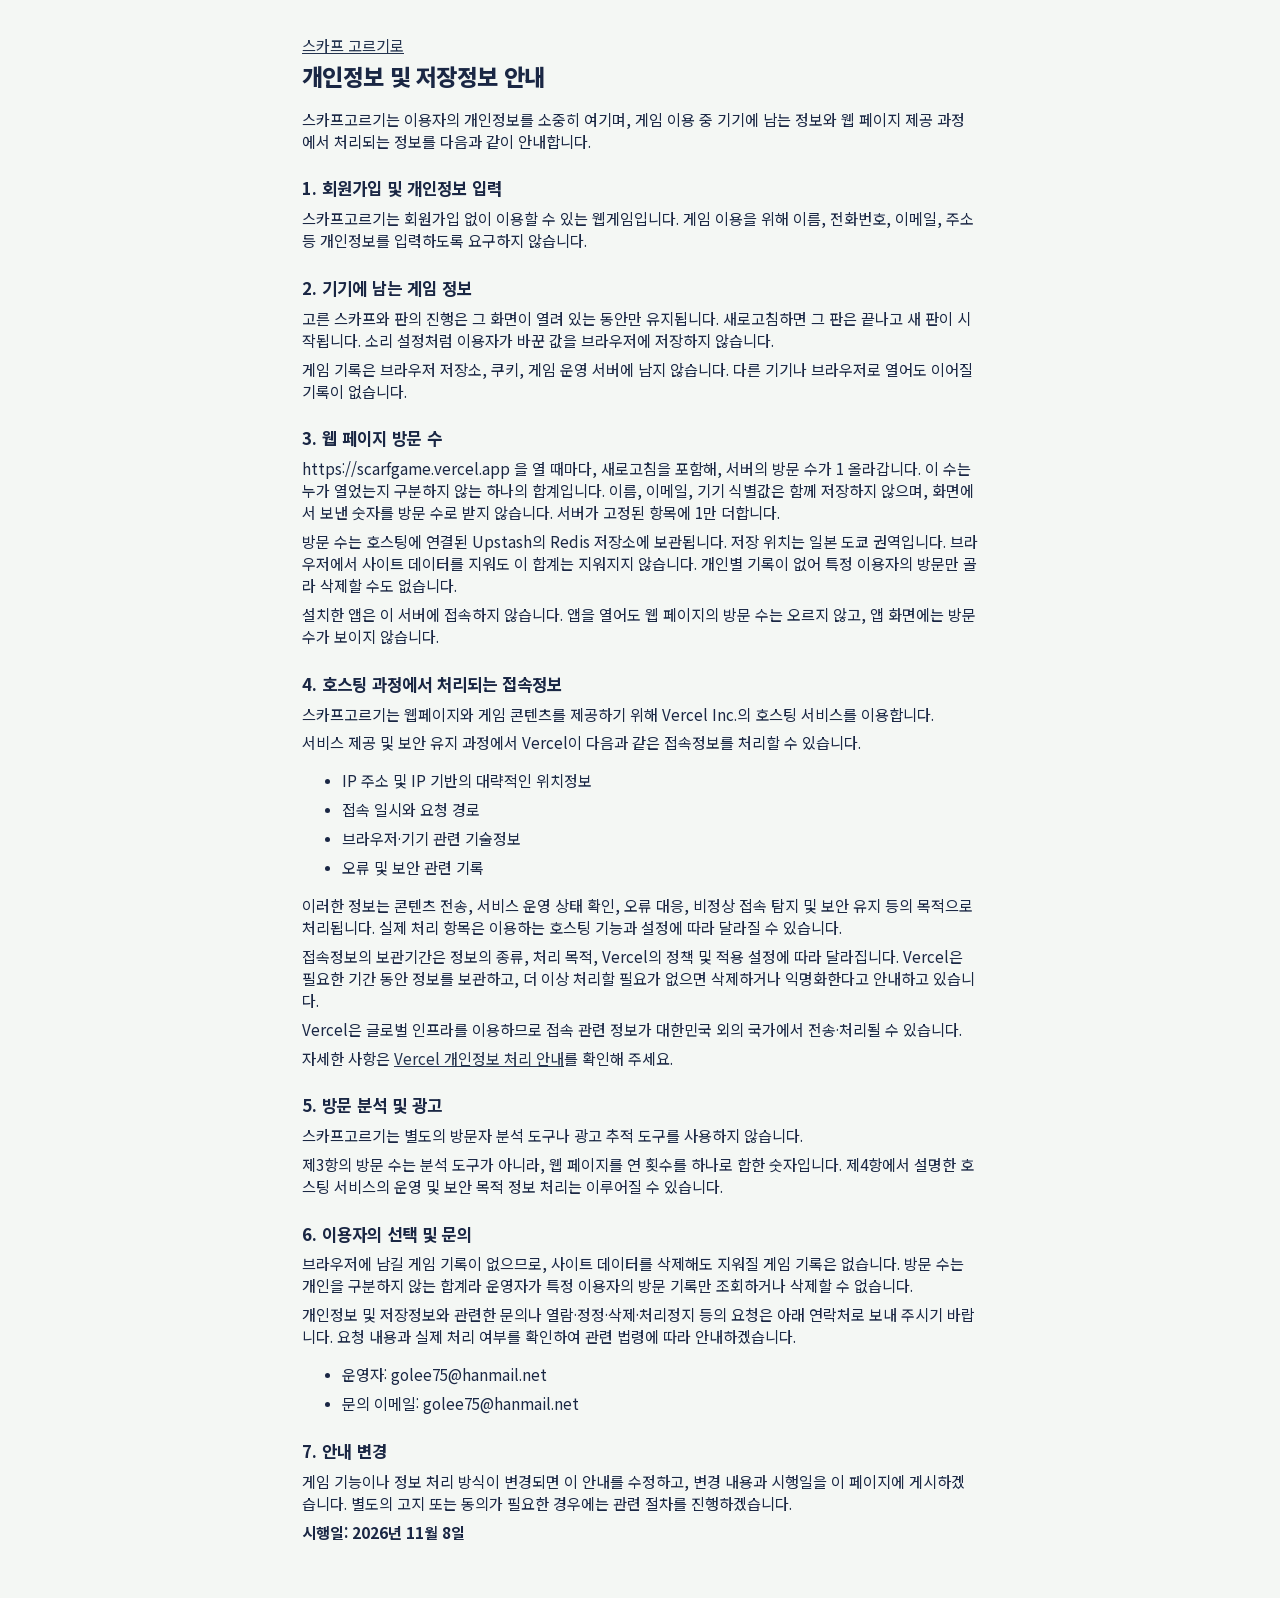
==== 안내.html @ aa9d2943 "Add a separate page for the storage notice. Co-authored-by: Cursor <cursoragent@cursor.com>" ====
<!DOCTYPE html>
<html lang="ko">
<head>
  <meta charset="utf-8">
  <meta name="viewport" content="width=device-width, initial-scale=1">
  <title>개인정보 및 저장정보 안내</title>
  <link rel="stylesheet" href="css/style.css">
</head>
<body class="sheet">
  <main class="sheet-main">
    <p class="sheet-back"><a href="index.html">스카프 고르기로</a></p>
    <h1>개인정보 및 저장정보 안내</h1>
    <p>스카프고르기는 이용자의 개인정보를 소중히 여기며, 게임 이용 중 기기에 남는 정보와 웹 페이지 제공 과정에서 처리되는 정보를 다음과 같이 안내합니다.</p>

    <h2>1. 회원가입 및 개인정보 입력</h2>
    <p>스카프고르기는 회원가입 없이 이용할 수 있는 웹게임입니다. 게임 이용을 위해 이름, 전화번호, 이메일, 주소 등 개인정보를 입력하도록 요구하지 않습니다.</p>

    <h2>2. 기기에 남는 게임 정보</h2>
    <p>고른 스카프와 판의 진행은 그 화면이 열려 있는 동안만 유지됩니다. 새로고침하면 그 판은 끝나고 새 판이 시작됩니다. 소리 설정처럼 이용자가 바꾼 값을 브라우저에 저장하지 않습니다.</p>
    <p>게임 기록은 브라우저 저장소, 쿠키, 게임 운영 서버에 남지 않습니다. 다른 기기나 브라우저로 열어도 이어질 기록이 없습니다.</p>

    <h2>3. 웹 페이지 방문 수</h2>
    <p>https://scarfgame.vercel.app 을 열 때마다, 새로고침을 포함해, 서버의 방문 수가 1 올라갑니다. 이 수는 누가 열었는지 구분하지 않는 하나의 합계입니다. 이름, 이메일, 기기 식별값은 함께 저장하지 않으며, 화면에서 보낸 숫자를 방문 수로 받지 않습니다. 서버가 고정된 항목에 1만 더합니다.</p>
    <p>방문 수는 호스팅에 연결된 Upstash의 Redis 저장소에 보관됩니다. 저장 위치는 일본 도쿄 권역입니다. 브라우저에서 사이트 데이터를 지워도 이 합계는 지워지지 않습니다. 개인별 기록이 없어 특정 이용자의 방문만 골라 삭제할 수도 없습니다.</p>
    <p>설치한 앱은 이 서버에 접속하지 않습니다. 앱을 열어도 웹 페이지의 방문 수는 오르지 않고, 앱 화면에는 방문 수가 보이지 않습니다.</p>

    <h2>4. 호스팅 과정에서 처리되는 접속정보</h2>
    <p>스카프고르기는 웹페이지와 게임 콘텐츠를 제공하기 위해 Vercel Inc.의 호스팅 서비스를 이용합니다.</p>
    <p>서비스 제공 및 보안 유지 과정에서 Vercel이 다음과 같은 접속정보를 처리할 수 있습니다.</p>
    <ul>
      <li>IP 주소 및 IP 기반의 대략적인 위치정보</li>
      <li>접속 일시와 요청 경로</li>
      <li>브라우저·기기 관련 기술정보</li>
      <li>오류 및 보안 관련 기록</li>
    </ul>
    <p>이러한 정보는 콘텐츠 전송, 서비스 운영 상태 확인, 오류 대응, 비정상 접속 탐지 및 보안 유지 등의 목적으로 처리됩니다. 실제 처리 항목은 이용하는 호스팅 기능과 설정에 따라 달라질 수 있습니다.</p>
    <p>접속정보의 보관기간은 정보의 종류, 처리 목적, Vercel의 정책 및 적용 설정에 따라 달라집니다. Vercel은 필요한 기간 동안 정보를 보관하고, 더 이상 처리할 필요가 없으면 삭제하거나 익명화한다고 안내하고 있습니다.</p>
    <p>Vercel은 글로벌 인프라를 이용하므로 접속 관련 정보가 대한민국 외의 국가에서 전송·처리될 수 있습니다.</p>
    <p>자세한 사항은 <a href="https://vercel.com/legal/privacy-notice" rel="noopener noreferrer">Vercel 개인정보 처리 안내</a>를 확인해 주세요.</p>

    <h2>5. 방문 분석 및 광고</h2>
    <p>스카프고르기는 별도의 방문자 분석 도구나 광고 추적 도구를 사용하지 않습니다.</p>
    <p>제3항의 방문 수는 분석 도구가 아니라, 웹 페이지를 연 횟수를 하나로 합한 숫자입니다. 제4항에서 설명한 호스팅 서비스의 운영 및 보안 목적 정보 처리는 이루어질 수 있습니다.</p>

    <h2>6. 이용자의 선택 및 문의</h2>
    <p>브라우저에 남길 게임 기록이 없으므로, 사이트 데이터를 삭제해도 지워질 게임 기록은 없습니다. 방문 수는 개인을 구분하지 않는 합계라 운영자가 특정 이용자의 방문 기록만 조회하거나 삭제할 수 없습니다.</p>
    <p>개인정보 및 저장정보와 관련한 문의나 열람·정정·삭제·처리정지 등의 요청은 아래 연락처로 보내 주시기 바랍니다. 요청 내용과 실제 처리 여부를 확인하여 관련 법령에 따라 안내하겠습니다.</p>
    <ul>
      <li>운영자: golee75@hanmail.net</li>
      <li>문의 이메일: golee75@hanmail.net</li>
    </ul>

    <h2>7. 안내 변경</h2>
    <p>게임 기능이나 정보 처리 방식이 변경되면 이 안내를 수정하고, 변경 내용과 시행일을 이 페이지에 게시하겠습니다. 별도의 고지 또는 동의가 필요한 경우에는 관련 절차를 진행하겠습니다.</p>
    <p><strong>시행일: 2026년 11월 8일</strong></p>
  </main>
</body>
</html>
---- css/style.css ----
:root {
  --ink: #1a2744;
  --indigo: #24344f;
  --linen: #d23b3b;
  --paper: #f4f7f4;
  --saffron: #e2a120;
  --saffron-deep: #8a5e0a;
  --madder: #b4332a;
  --pass: #1f6b45;
  --focus: #1a2744;
  --tray-focus: #f4c95d;
}

* { box-sizing: border-box; }

@font-face {
  font-family: "Noto Sans KR";
  src: url("../fonts/NotoSansKR-VF.ttf") format("truetype");
  font-weight: 100 900;
  font-display: swap;
}

html,
body { height: 100%; }

body {
  margin: 0;
  height: 100dvh;
  display: flex;
  flex-direction: column;
  overflow: hidden;
  background: var(--indigo);
  color: var(--ink);
  font-family: "Noto Sans KR", sans-serif;
  line-height: 1.45;
}

button { font: inherit; }

.table {
  width: min(1120px, 100%);
  margin: 0 auto;
  padding: 0 22px 12px;
  background: var(--linen);
  flex: 1 1 auto;
  min-height: 0;
  display: flex;
  flex-direction: column;
  overflow: hidden;
}

h1 {
  margin: 0.575em 0 0;
  font-size: clamp(1.8rem, 3vw, 2.6rem);
  font-weight: 800;
  letter-spacing: -0.04em;
  line-height: 1.15;
}

.count {
  margin: 0;
  font-size: 0.95rem;
  font-weight: 800;
  letter-spacing: -0.04em;
  line-height: 1;
  font-variant-numeric: tabular-nums;
}

.rule {
  margin: 0 0 8px;
  font-size: 1.05rem;
  text-align: left;
  word-break: keep-all;
}

.status { min-height: 0; }

.hint:empty { display: none; }

.hint,
.notice {
  margin: 8px 0 0;
}

.notice {
  min-height: 1.4em;
  margin: 0 0 8px;
  color: #ffb4ae;
  font-weight: 700;
}

.notice:empty { display: none; }

.intro {
  flex: 0 0 auto;
  margin: 0 -22px 0;
}

.intro::before {
  content: "";
  display: block;
  aspect-ratio: 2086 / 282;
  background: url("../images/top.png") center / 100% 100% no-repeat;
}

.grid {
  display: grid;
  grid-template-columns: repeat(2, minmax(0, 1fr));
  gap: 14px;
  margin-top: 18px;
  flex: 1 1 auto;
  min-height: 0;
  overflow: auto;
}

.grid.is-piled {
  display: block;
  position: relative;
}

.grid.is-sliding {
  overflow: visible;
}

.grid.is-piled .scarf-card {
  position: absolute;
  width: 42%;
  max-width: 240px;
}

.scarf-card {
  display: flex;
  flex-direction: column;
  gap: 8px;
  width: 100%;
  margin: 0;
  padding: 8px;
  border: 1px solid rgba(26, 39, 68, 0.28);
  background: var(--paper);
  color: inherit;
  text-align: left;
  cursor: pointer;
  box-shadow: inset 0 0 0 0 transparent;
}

.scarf-card:focus-visible,
.actions button:focus-visible {
  outline: 3px solid var(--focus);
  outline-offset: 3px;
}

.scarf-card[aria-pressed="true"] {
  background: #fff4d6;
  box-shadow: inset 0 0 0 3px var(--saffron);
}

.scarf-card.is-duplicate {
  background: #fdeceb;
  box-shadow: inset 0 0 0 3px var(--madder);
}

.scarf-card:disabled {
  cursor: default;
}

.scarf-face {
  position: relative;
  display: block;
  min-height: 132px;
  aspect-ratio: 5 / 4;
  background-color: var(--scarf-color);
  overflow: hidden;
  box-shadow:
    inset 0 0 0 5px rgba(255, 255, 255, 0.28),
    inset 0 0 0 7px rgba(0, 0, 0, 0.22);
}

.scarf-face::before {
  content: "";
  position: absolute;
  inset: 8px 8px 18px;
  border: 1px dashed rgba(255, 255, 255, 0.72);
  box-shadow: 0 0 0 1px rgba(0, 0, 0, 0.22);
  background-image:
    linear-gradient(115deg, transparent 0 42%, rgba(255, 255, 255, 0.16) 42% 46%, transparent 46% 100%),
    repeating-linear-gradient(90deg, rgba(255, 255, 255, 0.08) 0 1px, transparent 1px 3px),
    repeating-linear-gradient(0deg, rgba(0, 0, 0, 0.06) 0 1px, transparent 1px 3px);
  pointer-events: none;
}

.scarf-face::after {
  content: "";
  position: absolute;
  left: 8px;
  right: 8px;
  bottom: 2px;
  height: 14px;
  background:
    linear-gradient(rgba(255, 255, 255, 0.8), rgba(255, 255, 255, 0.8)) top / 100% 1px no-repeat,
    repeating-linear-gradient(
      90deg,
      transparent 0 2px,
      rgba(255, 255, 255, 0.92) 2px 3px,
      transparent 3px 5px,
      rgba(0, 0, 0, 0.45) 5px 6px,
      transparent 6px 9px
    );
  pointer-events: none;
}

.scarf-face img {
  position: absolute;
  inset: 0;
  width: 100%;
  height: 100%;
  object-fit: cover;
}

.scarf-face img[data-turn="90"] { transform: rotate(90deg) scale(1.3); }
.scarf-face img[data-turn="180"] { transform: rotate(180deg); }
.scarf-face img[data-turn="270"] { transform: rotate(270deg) scale(1.3); }

.scarf-face[data-design]:has(img) {
  background-image: none;
}

.check {
  position: absolute;
  top: 8px;
  right: 8px;
  z-index: 2;
  width: 28px;
  height: 28px;
  display: none;
  place-items: center;
  background: var(--saffron);
  color: var(--ink);
  font-weight: 800;
  line-height: 28px;
  text-align: center;
}

.scarf-card[aria-pressed="true"] .check { display: grid; }

.scarf-meta { display: block; }

.scarf-color {
  font-size: 0.95rem;
  font-weight: 700;
}

.dup-flag {
  color: var(--madder);
  font-size: 0.92rem;
  font-weight: 800;
}

.scarf-face[data-design="stripe"] {
  background-image: repeating-linear-gradient(
    90deg,
    rgba(255, 255, 255, 0.5) 0 12px,
    rgba(0, 0, 0, 0.22) 12px 24px
  );
}

.scarf-face[data-design="wave"] {
  background-image:
    radial-gradient(ellipse 120% 46% at 50% 18%, rgba(255, 255, 255, 0.55) 0 42%, transparent 44%),
    radial-gradient(ellipse 120% 46% at 50% 52%, rgba(255, 255, 255, 0.4) 0 42%, transparent 44%),
    radial-gradient(ellipse 120% 46% at 50% 86%, rgba(0, 0, 0, 0.2) 0 42%, transparent 44%);
}

.scarf-face[data-design="dot"] {
  background-image: radial-gradient(circle, rgba(255, 255, 255, 0.85) 2.5px, transparent 3.2px);
  background-size: 16px 16px;
}

.scarf-face[data-design="check"] {
  background-image:
    repeating-linear-gradient(0deg, rgba(255, 255, 255, 0.45) 0 16px, transparent 16px 32px),
    repeating-linear-gradient(90deg, rgba(0, 0, 0, 0.22) 0 16px, transparent 16px 32px);
}

.scarf-face[data-design="floral"] {
  background-image:
    radial-gradient(circle at 22% 28%, rgba(255, 255, 255, 0.8) 0 9px, transparent 11px),
    radial-gradient(circle at 72% 34%, rgba(255, 255, 255, 0.75) 0 13px, transparent 15px),
    radial-gradient(circle at 38% 74%, rgba(255, 255, 255, 0.7) 0 11px, transparent 13px),
    radial-gradient(circle at 78% 78%, rgba(0, 0, 0, 0.25) 0 8px, transparent 10px);
}

.scarf-face[data-design="leaf"] {
  background-image: repeating-linear-gradient(
    118deg,
    rgba(255, 255, 255, 0.5) 0 8px,
    transparent 8px 16px,
    rgba(0, 0, 0, 0.2) 16px 20px
  );
}

.scarf-face[data-design="diamond"] {
  background-image:
    repeating-linear-gradient(45deg, transparent 0 12px, rgba(255, 255, 255, 0.55) 12px 14px, transparent 14px 26px),
    repeating-linear-gradient(-45deg, transparent 0 12px, rgba(0, 0, 0, 0.28) 12px 14px, transparent 14px 26px);
}

.scarf-face[data-design="arc"] {
  background-image: repeating-radial-gradient(
    circle at 0 100%,
    transparent 0 7px,
    rgba(255, 255, 255, 0.65) 7px 9px,
    transparent 9px 16px
  );
}

.scarf-face[data-design="ring"] {
  background-image: repeating-radial-gradient(
    circle at 50% 50%,
    transparent 0 8px,
    rgba(255, 255, 255, 0.7) 8px 11px,
    transparent 11px 20px
  );
}

.scarf-face[data-design="cross"] {
  background-image:
    repeating-linear-gradient(0deg, transparent 0 16px, rgba(255, 255, 255, 0.6) 16px 20px, transparent 20px 36px),
    repeating-linear-gradient(90deg, transparent 0 16px, rgba(0, 0, 0, 0.28) 16px 20px, transparent 20px 36px);
}

.scarf-face[data-design="scale"] {
  background-image:
    radial-gradient(circle at 15% 25%, rgba(255, 255, 255, 0.6) 0 16px, transparent 18px),
    radial-gradient(circle at 65% 25%, rgba(255, 255, 255, 0.45) 0 16px, transparent 18px),
    radial-gradient(circle at 40% 58%, rgba(0, 0, 0, 0.22) 0 16px, transparent 18px),
    radial-gradient(circle at 90% 58%, rgba(255, 255, 255, 0.45) 0 16px, transparent 18px),
    radial-gradient(circle at 15% 90%, rgba(255, 255, 255, 0.4) 0 16px, transparent 18px);
}

.scarf-face[data-design="hstripe"] {
  background-image: repeating-linear-gradient(
    0deg,
    rgba(255, 255, 255, 0.5) 0 10px,
    rgba(0, 0, 0, 0.22) 10px 20px
  );
}

.scarf-face[data-design="speck"] {
  background-image: radial-gradient(circle, rgba(255, 255, 255, 0.9) 1.2px, transparent 1.8px);
  background-size: 8px 8px;
}

.scarf-face[data-design="ripple"] {
  background-image:
    radial-gradient(ellipse 130% 28% at 50% 12%, rgba(255, 255, 255, 0.55) 0 40%, transparent 42%),
    radial-gradient(ellipse 130% 28% at 50% 38%, rgba(255, 255, 255, 0.35) 0 40%, transparent 42%),
    radial-gradient(ellipse 130% 28% at 50% 64%, rgba(0, 0, 0, 0.18) 0 40%, transparent 42%),
    radial-gradient(ellipse 130% 28% at 50% 90%, rgba(255, 255, 255, 0.4) 0 40%, transparent 42%);
}

.scarf-face[data-design="slash"] {
  background-image: repeating-linear-gradient(
    45deg,
    rgba(255, 255, 255, 0.55) 0 8px,
    rgba(0, 0, 0, 0.2) 8px 16px
  );
}

.scarf-face[data-design="brick"] {
  background-image:
    linear-gradient(rgba(0, 0, 0, 0.28) 2px, transparent 2px),
    linear-gradient(90deg, rgba(255, 255, 255, 0.5) 2px, transparent 2px);
  background-size: 28px 16px, 28px 16px;
  background-position: 0 0, 14px 8px;
}

.tray {
  position: static;
  flex: 0 0 auto;
  z-index: 2;
  background: var(--indigo);
  color: #f4efe6;
  padding: 14px max(18px, calc((100vw - 1120px) / 2)) var(--shelf-bottom, 0px);
}

.tray-head {
  display: flex;
  align-items: baseline;
  gap: 10px;
}

.tray-title {
  margin: 0;
  font-size: 0.95rem;
  font-weight: 700;
}

.tray-row {
  display: flex;
  flex-direction: column;
  gap: 12px;
}

.page-mark {
  margin: 8px 0 0;
  text-align: right;
  font-size: 0.72rem;
  font-weight: 400;
  line-height: 1.3;
  color: rgba(244, 239, 230, 0.72);
}

.page-mark a {
  color: inherit;
  margin-right: 0.45em;
}

.page-mark span + span:not(:empty) {
  margin-left: 0.45em;
}

.tray-list {
  display: flex;
  gap: 8px;
  overflow-x: auto;
  min-height: 86px;
  align-items: stretch;
}

.tray-empty {
  margin: 0;
  align-self: center;
}

.tray .scarf-card {
  width: 92px;
  flex: 0 0 auto;
  background: #f7fbf8;
  color: var(--ink);
}

.tray .scarf-face {
  min-height: 64px;
  aspect-ratio: 1;
}

.tray .scarf-face::before {
  inset: 4px 4px 10px;
}

.tray .scarf-face::after {
  left: 4px;
  right: 4px;
  bottom: 1px;
  height: 8px;
}

.result {
  min-height: 0;
}

.result-title,
.vendor-line,
.dup-list {
  margin: 0;
}

.result-title:empty,
.vendor-line:empty,
.dup-list:empty {
  display: none;
}

.result-title {
  font-size: 1.25rem;
  font-weight: 800;
}

.result.is-success .result-title { color: #b7ebc9; }
.result.is-fail .result-title { color: #ffb4ae; }

.vendor-line,
.dup-list { margin-top: 4px; }

.dup-list { font-weight: 700; }

.actions {
  display: flex;
  flex-wrap: nowrap;
  align-items: flex-start;
  gap: 8px;
  margin-bottom: calc(-32px * var(--button-drop, 0));
  transform: translateY(calc(12px * var(--button-drop, 0)));
}

.actions button {
  min-height: 32px;
  padding: 0 10px;
  border: 0;
  background: #f4efe6;
  color: var(--ink);
  font-size: 0.82rem;
  cursor: pointer;
}

.actions button:disabled {
  opacity: 0.45;
  cursor: not-allowed;
}

.tray button:focus-visible {
  outline: 3px solid var(--tray-focus);
  outline-offset: 3px;
}

@media (min-width: 640px) and (max-width: 1023px) {
  .grid { grid-template-columns: repeat(3, minmax(0, 1fr)); }
}

@media (min-width: 1024px) {
  .grid { grid-template-columns: repeat(4, minmax(0, 1fr)); }
  .tray-row {
    flex-direction: row;
    align-items: flex-end;
  }
  .tray-list { flex: 1; }
  .actions { flex: 0 0 auto; }
}

@media (max-width: 639px) {
  .table { margin: 0; padding: 20px 14px 12px; }
  .actions {
    flex-wrap: nowrap;
    margin-bottom: calc(-30px * var(--button-drop, 0));
    transform: translateY(calc(12px * var(--button-drop, 0)));
  }
  .actions button {
    flex: 1 1 auto;
    min-height: 30px;
    padding: 0 6px;
    font-size: 0.75rem;
    white-space: nowrap;
  }
  .tray .scarf-card { width: 104px; }
  .tray .scarf-face { min-height: 52px; }
  .tray .dup-flag {
    font-size: 0.75rem;
    white-space: nowrap;
  }
}

#result-modal,
#note-modal {
  position: fixed;
  inset: 0;
  z-index: 30;
  width: max-content;
  height: max-content;
  margin: auto;
  border: 0;
  padding: 28px 40px;
  background: var(--indigo);
  color: #f4efe6;
  text-align: center;
}

#result-modal::backdrop,
#note-modal::backdrop {
  background: rgba(26, 39, 68, 0.55);
}

#result-modal p,
#note-modal p {
  margin: 0 0 16px;
  font-size: 2rem;
  font-weight: 800;
}

#result-modal button,
#note-modal button {
  min-height: 44px;
  padding: 0 18px;
  border: 0;
  background: var(--saffron);
  color: var(--ink);
  cursor: pointer;
}

#note-modal .note-actions {
  display: flex;
  flex-wrap: wrap;
  justify-content: center;
  gap: 8px;
}

@media (prefers-reduced-motion: reduce) {
  * { scroll-behavior: auto; }
}

body.sheet {
  height: auto;
  min-height: 100dvh;
  display: block;
  overflow: auto;
  background: var(--paper);
  color: var(--ink);
}

.sheet-main {
  width: min(720px, 100%);
  margin: 0 auto;
  padding: 28px 22px 48px;
}

.sheet-main h1 {
  margin: 0 0 0.8em;
  font-size: 1.45rem;
  letter-spacing: -0.03em;
}

.sheet-main h2 {
  margin: 1.4em 0 0.45em;
  font-size: 1.05rem;
}

.sheet-main p,
.sheet-main li {
  margin: 0.45em 0;
  font-size: 0.95rem;
}

.sheet-main a {
  color: var(--indigo);
}

.sheet-back {
  display: inline-block;
  margin: 0 0 1.2em;
}
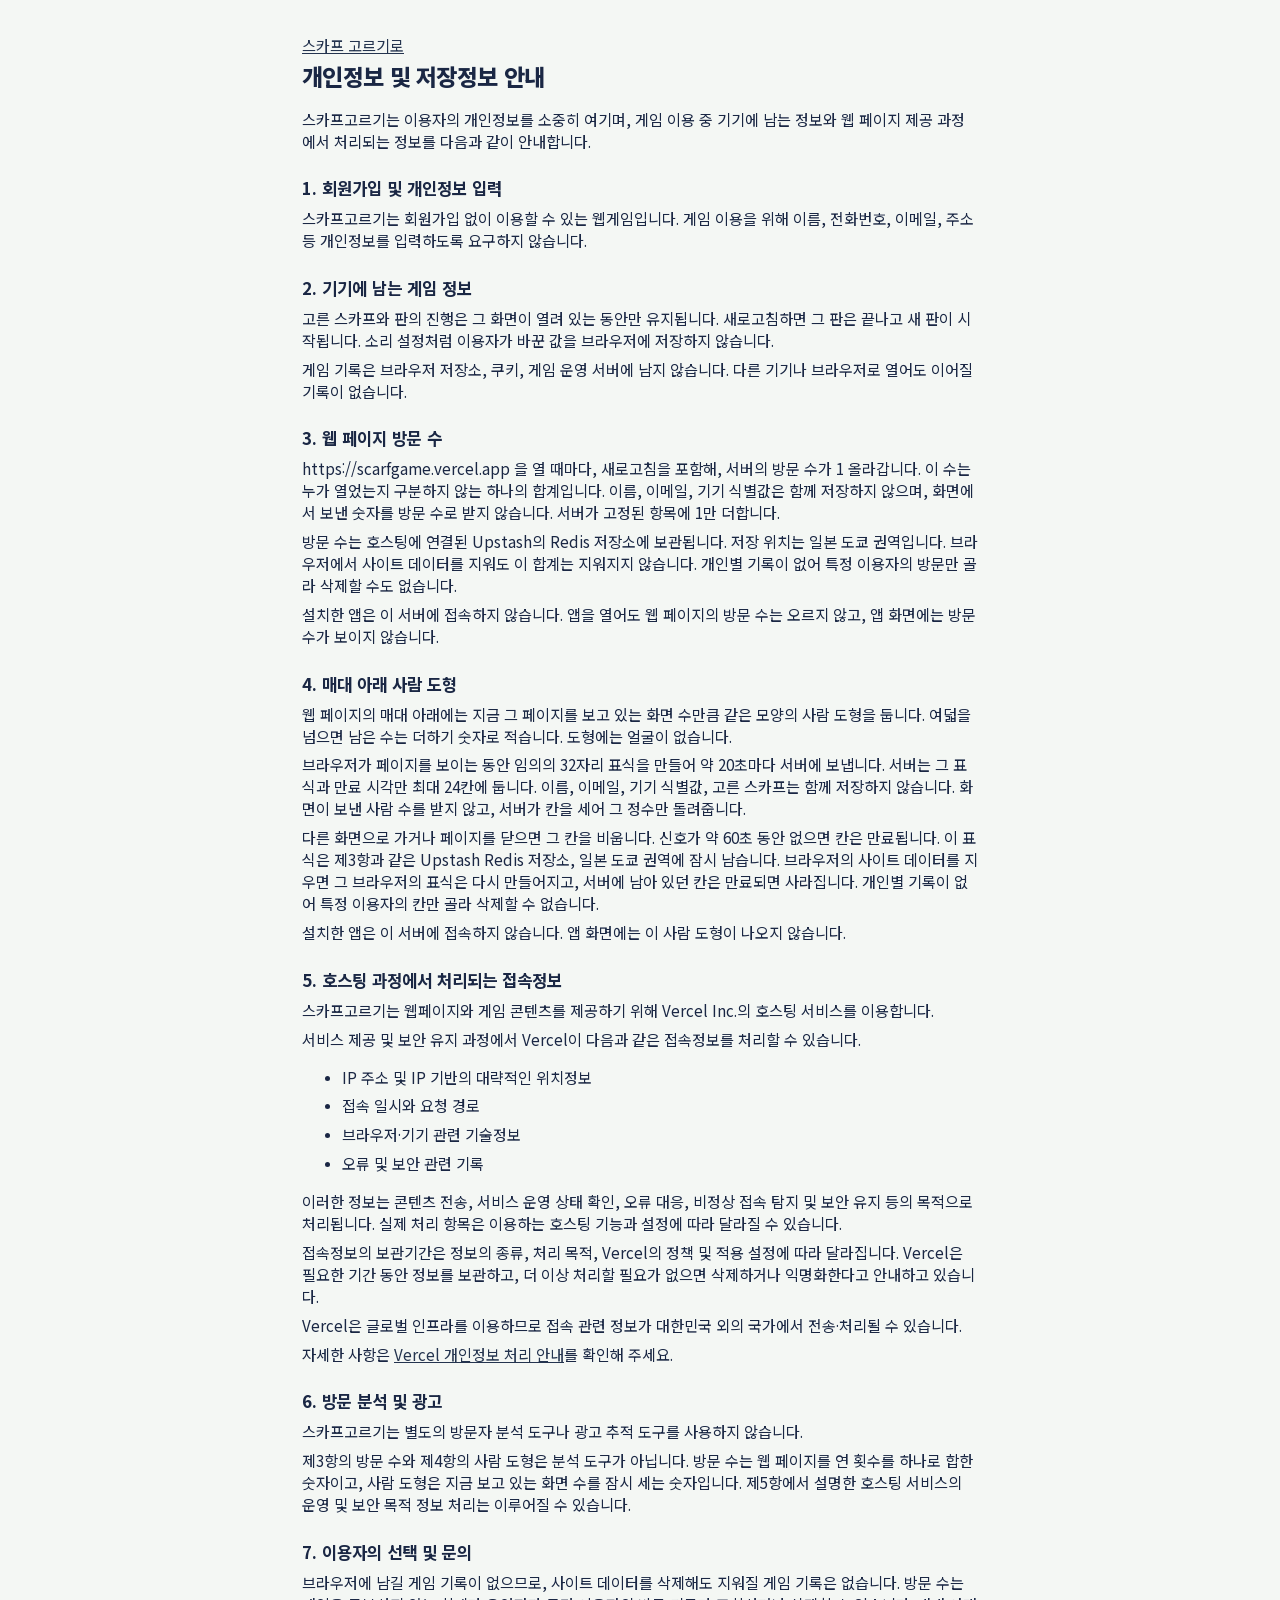
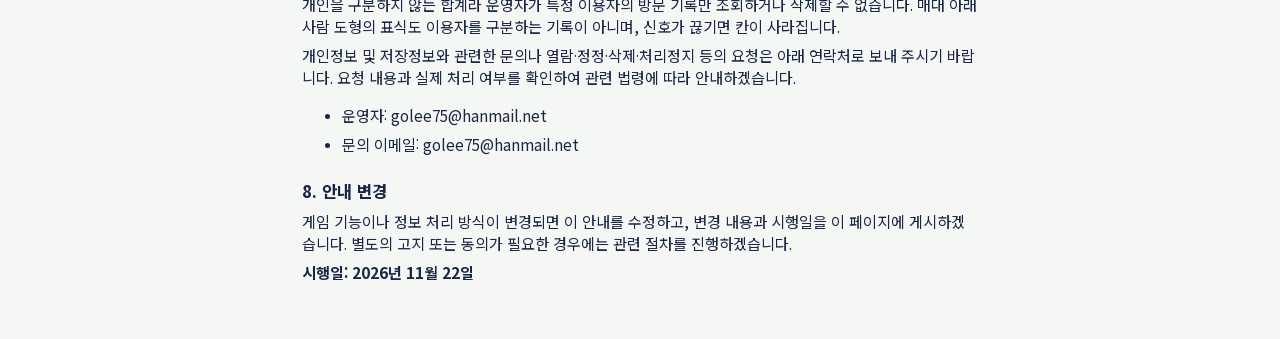
==== commit ac10e741: "Show a person under the shelf for each open page. Co-authored-by: Cursor <cursoragent@cursor.com>" ====
--- a/안내.html
+++ b/안내.html
@@ -24,7 +24,13 @@
     <p>방문 수는 호스팅에 연결된 Upstash의 Redis 저장소에 보관됩니다. 저장 위치는 일본 도쿄 권역입니다. 브라우저에서 사이트 데이터를 지워도 이 합계는 지워지지 않습니다. 개인별 기록이 없어 특정 이용자의 방문만 골라 삭제할 수도 없습니다.</p>
     <p>설치한 앱은 이 서버에 접속하지 않습니다. 앱을 열어도 웹 페이지의 방문 수는 오르지 않고, 앱 화면에는 방문 수가 보이지 않습니다.</p>
 
-    <h2>4. 호스팅 과정에서 처리되는 접속정보</h2>
+    <h2>4. 매대 아래 사람 도형</h2>
+    <p>웹 페이지의 매대 아래에는 지금 그 페이지를 보고 있는 화면 수만큼 같은 모양의 사람 도형을 둡니다. 여덟을 넘으면 남은 수는 더하기 숫자로 적습니다. 도형에는 얼굴이 없습니다.</p>
+    <p>브라우저가 페이지를 보이는 동안 임의의 32자리 표식을 만들어 약 20초마다 서버에 보냅니다. 서버는 그 표식과 만료 시각만 최대 24칸에 둡니다. 이름, 이메일, 기기 식별값, 고른 스카프는 함께 저장하지 않습니다. 화면이 보낸 사람 수를 받지 않고, 서버가 칸을 세어 그 정수만 돌려줍니다.</p>
+    <p>다른 화면으로 가거나 페이지를 닫으면 그 칸을 비웁니다. 신호가 약 60초 동안 없으면 칸은 만료됩니다. 이 표식은 제3항과 같은 Upstash Redis 저장소, 일본 도쿄 권역에 잠시 남습니다. 브라우저의 사이트 데이터를 지우면 그 브라우저의 표식은 다시 만들어지고, 서버에 남아 있던 칸은 만료되면 사라집니다. 개인별 기록이 없어 특정 이용자의 칸만 골라 삭제할 수 없습니다.</p>
+    <p>설치한 앱은 이 서버에 접속하지 않습니다. 앱 화면에는 이 사람 도형이 나오지 않습니다.</p>
+
+    <h2>5. 호스팅 과정에서 처리되는 접속정보</h2>
     <p>스카프고르기는 웹페이지와 게임 콘텐츠를 제공하기 위해 Vercel Inc.의 호스팅 서비스를 이용합니다.</p>
     <p>서비스 제공 및 보안 유지 과정에서 Vercel이 다음과 같은 접속정보를 처리할 수 있습니다.</p>
     <ul>
@@ -38,21 +44,21 @@
     <p>Vercel은 글로벌 인프라를 이용하므로 접속 관련 정보가 대한민국 외의 국가에서 전송·처리될 수 있습니다.</p>
     <p>자세한 사항은 <a href="https://vercel.com/legal/privacy-notice" rel="noopener noreferrer">Vercel 개인정보 처리 안내</a>를 확인해 주세요.</p>
 
-    <h2>5. 방문 분석 및 광고</h2>
+    <h2>6. 방문 분석 및 광고</h2>
     <p>스카프고르기는 별도의 방문자 분석 도구나 광고 추적 도구를 사용하지 않습니다.</p>
-    <p>제3항의 방문 수는 분석 도구가 아니라, 웹 페이지를 연 횟수를 하나로 합한 숫자입니다. 제4항에서 설명한 호스팅 서비스의 운영 및 보안 목적 정보 처리는 이루어질 수 있습니다.</p>
+    <p>제3항의 방문 수와 제4항의 사람 도형은 분석 도구가 아닙니다. 방문 수는 웹 페이지를 연 횟수를 하나로 합한 숫자이고, 사람 도형은 지금 보고 있는 화면 수를 잠시 세는 숫자입니다. 제5항에서 설명한 호스팅 서비스의 운영 및 보안 목적 정보 처리는 이루어질 수 있습니다.</p>
 
-    <h2>6. 이용자의 선택 및 문의</h2>
-    <p>브라우저에 남길 게임 기록이 없으므로, 사이트 데이터를 삭제해도 지워질 게임 기록은 없습니다. 방문 수는 개인을 구분하지 않는 합계라 운영자가 특정 이용자의 방문 기록만 조회하거나 삭제할 수 없습니다.</p>
+    <h2>7. 이용자의 선택 및 문의</h2>
+    <p>브라우저에 남길 게임 기록이 없으므로, 사이트 데이터를 삭제해도 지워질 게임 기록은 없습니다. 방문 수는 개인을 구분하지 않는 합계라 운영자가 특정 이용자의 방문 기록만 조회하거나 삭제할 수 없습니다. 매대 아래 사람 도형의 표식도 이용자를 구분하는 기록이 아니며, 신호가 끊기면 칸이 사라집니다.</p>
     <p>개인정보 및 저장정보와 관련한 문의나 열람·정정·삭제·처리정지 등의 요청은 아래 연락처로 보내 주시기 바랍니다. 요청 내용과 실제 처리 여부를 확인하여 관련 법령에 따라 안내하겠습니다.</p>
     <ul>
       <li>운영자: golee75@hanmail.net</li>
       <li>문의 이메일: golee75@hanmail.net</li>
     </ul>
 
-    <h2>7. 안내 변경</h2>
+    <h2>8. 안내 변경</h2>
     <p>게임 기능이나 정보 처리 방식이 변경되면 이 안내를 수정하고, 변경 내용과 시행일을 이 페이지에 게시하겠습니다. 별도의 고지 또는 동의가 필요한 경우에는 관련 절차를 진행하겠습니다.</p>
-    <p><strong>시행일: 2026년 11월 8일</strong></p>
+    <p><strong>시행일: 2026년 11월 22일</strong></p>
   </main>
 </body>
 </html>
--- a/css/style.css
+++ b/css/style.css
@@ -66,13 +66,6 @@
   font-variant-numeric: tabular-nums;
 }
 
-.rule {
-  margin: 0 0 8px;
-  font-size: 1.05rem;
-  text-align: left;
-  word-break: keep-all;
-}
-
 .status { min-height: 0; }
 
 .hint:empty { display: none; }
@@ -92,15 +85,43 @@
 .notice:empty { display: none; }
 
 .intro {
+  position: relative;
   flex: 0 0 auto;
   margin: 0 -22px 0;
+}
+
+#offer {
+  position: absolute;
+  z-index: 1;
+  right: 3.2%;
+  top: auto;
+  bottom: 10%;
+  width: 52px;
+  height: 52px;
+  min-height: 0;
+  padding: 0;
+  border: 0;
+  background: transparent;
+  line-height: 0;
+  cursor: pointer;
+}
+
+#offer img {
+  display: block;
+  width: 100%;
+  height: 100%;
+}
+
+#offer:focus-visible {
+  outline: 3px solid var(--focus);
+  outline-offset: 2px;
 }
 
 .intro::before {
   content: "";
   display: block;
-  aspect-ratio: 2086 / 282;
-  background: url("../images/top.png") center / 100% 100% no-repeat;
+  aspect-ratio: 2099 / 380;
+  background: url("../images/top1.png") center / 100% 100% no-repeat;
 }
 
 .grid {
@@ -120,6 +141,54 @@
 
 .grid.is-sliding {
   overflow: visible;
+}
+
+.aisle {
+  flex: 0 0 auto;
+  display: flex;
+  align-items: flex-end;
+  gap: 8px;
+  margin: 8px 0 0;
+}
+
+.aisle[hidden] { display: none; }
+
+.aisle-person {
+  position: relative;
+  width: 18px;
+  height: 28px;
+  flex: 0 0 auto;
+}
+
+.aisle-person::before {
+  content: "";
+  position: absolute;
+  left: 3px;
+  top: 0;
+  width: 12px;
+  height: 12px;
+  border-radius: 50%;
+  background: var(--paper);
+}
+
+.aisle-person::after {
+  content: "";
+  position: absolute;
+  left: 0;
+  bottom: 0;
+  width: 18px;
+  height: 14px;
+  border-radius: 8px 8px 3px 3px;
+  background: var(--saffron);
+}
+
+.aisle-more {
+  margin: 0 0 2px;
+  color: var(--paper);
+  font-size: 0.85rem;
+  font-weight: 800;
+  font-variant-numeric: tabular-nums;
+  line-height: 1;
 }
 
 .grid.is-piled .scarf-card {
@@ -430,6 +499,13 @@
 .tray-empty {
   margin: 0;
   align-self: center;
+  width: 100%;
+  text-align: center;
+}
+
+.tray-empty .idle-line {
+  display: block;
+  margin-top: 4px;
 }
 
 .tray .scarf-card {
@@ -528,7 +604,7 @@
 }
 
 @media (max-width: 639px) {
-  .table { margin: 0; padding: 20px 14px 12px; }
+  .table { margin: 0; padding: 0 14px 12px; }
   .actions {
     flex-wrap: nowrap;
     margin-bottom: calc(-30px * var(--button-drop, 0));
@@ -541,6 +617,11 @@
     font-size: 0.75rem;
     white-space: nowrap;
   }
+  #offer {
+    width: 40px;
+    height: 40px;
+    bottom: 4%;
+  }
   .tray .scarf-card { width: 104px; }
   .tray .scarf-face { min-height: 52px; }
   .tray .dup-flag {
@@ -550,33 +631,43 @@
 }
 
 #result-modal,
+#rule-modal,
 #note-modal {
   position: fixed;
   inset: 0;
   z-index: 30;
-  width: max-content;
+  width: min(max-content, calc(100vw - 24px));
+  max-width: calc(100vw - 24px);
   height: max-content;
+  max-height: calc(100dvh - 24px);
   margin: auto;
   border: 0;
-  padding: 28px 40px;
+  padding: 22px 20px;
+  overflow: auto;
   background: var(--indigo);
   color: #f4efe6;
   text-align: center;
 }
 
 #result-modal::backdrop,
+#rule-modal::backdrop,
 #note-modal::backdrop {
   background: rgba(26, 39, 68, 0.55);
 }
 
 #result-modal p,
+#rule-modal p,
 #note-modal p {
   margin: 0 0 16px;
-  font-size: 2rem;
+  font-size: clamp(1.05rem, 4.6vw, 2rem);
   font-weight: 800;
+  line-height: 1.35;
+  word-break: keep-all;
+  overflow-wrap: break-word;
 }
 
 #result-modal button,
+#rule-modal button,
 #note-modal button {
   min-height: 44px;
   padding: 0 18px;
@@ -593,6 +684,17 @@
   gap: 8px;
 }
 
+#rule-modal p {
+  font-size: clamp(0.85rem, 2.6vw, 1.25rem);
+}
+
+#rule-modal button {
+  min-height: 0;
+  height: clamp(32px, 4.5vh, 40px);
+  padding: 0 12px;
+  font-size: clamp(0.8rem, 2.2vw, 1rem);
+}
+
 @media (prefers-reduced-motion: reduce) {
   * { scroll-behavior: auto; }
 }
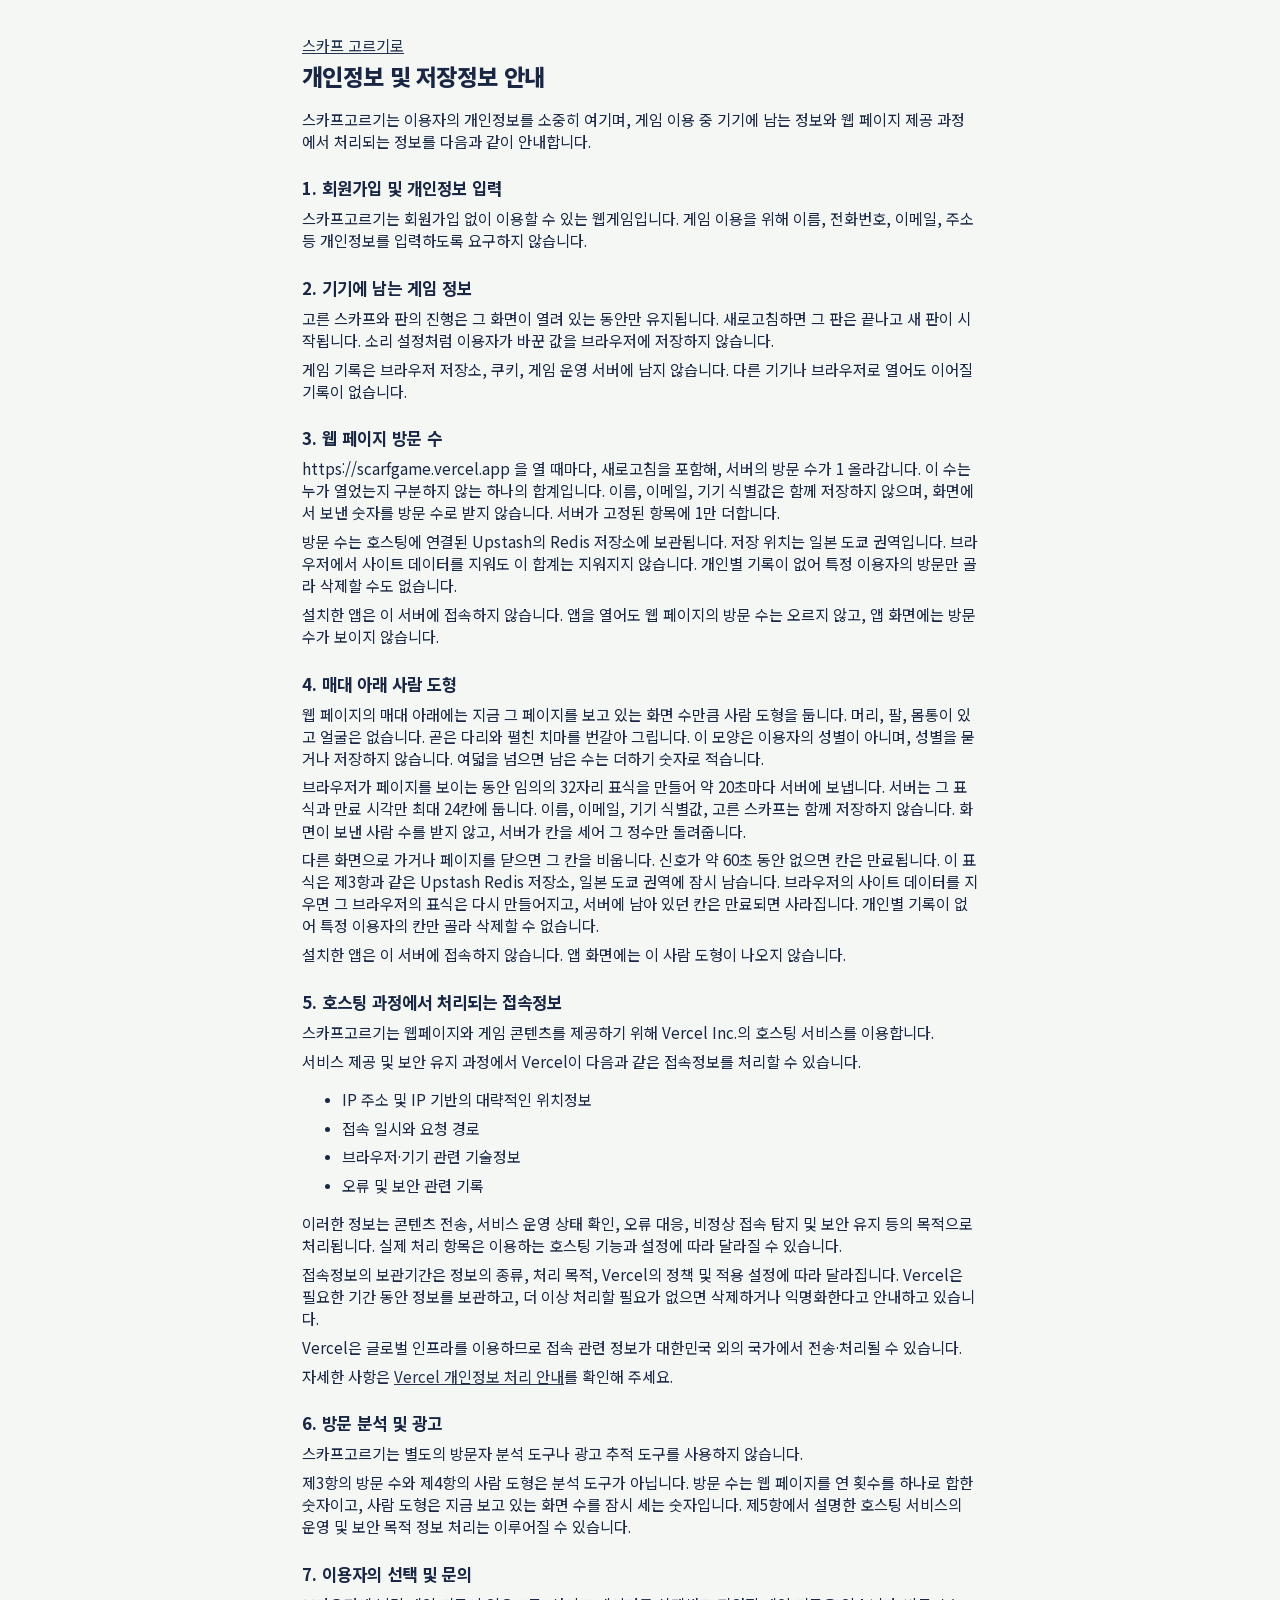
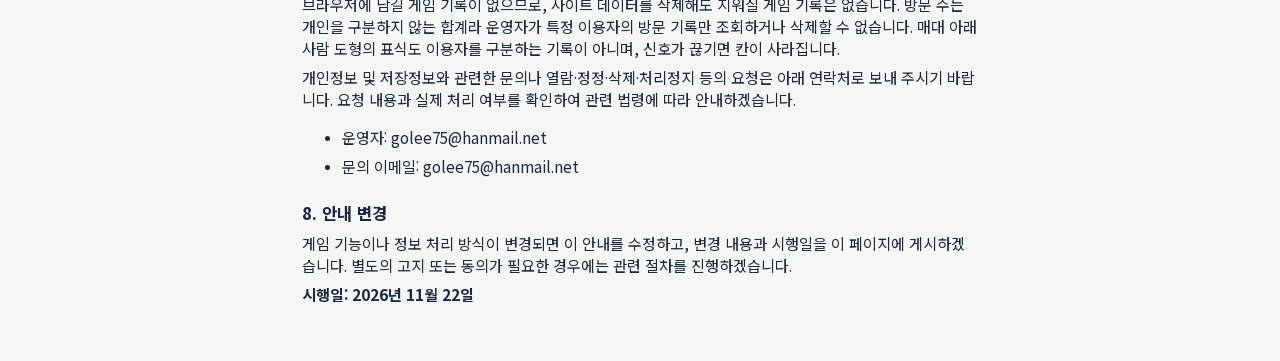
==== commit 8bc8f421: "Draw taller shelf figures with two outlines. Co-authored-by: Cursor <cursoragent@cursor.com>" ====
--- a/안내.html
+++ b/안내.html
@@ -25,7 +25,7 @@
     <p>설치한 앱은 이 서버에 접속하지 않습니다. 앱을 열어도 웹 페이지의 방문 수는 오르지 않고, 앱 화면에는 방문 수가 보이지 않습니다.</p>
 
     <h2>4. 매대 아래 사람 도형</h2>
-    <p>웹 페이지의 매대 아래에는 지금 그 페이지를 보고 있는 화면 수만큼 같은 모양의 사람 도형을 둡니다. 여덟을 넘으면 남은 수는 더하기 숫자로 적습니다. 도형에는 얼굴이 없습니다.</p>
+    <p>웹 페이지의 매대 아래에는 지금 그 페이지를 보고 있는 화면 수만큼 사람 도형을 둡니다. 머리, 팔, 몸통이 있고 얼굴은 없습니다. 곧은 다리와 펼친 치마를 번갈아 그립니다. 이 모양은 이용자의 성별이 아니며, 성별을 묻거나 저장하지 않습니다. 여덟을 넘으면 남은 수는 더하기 숫자로 적습니다.</p>
     <p>브라우저가 페이지를 보이는 동안 임의의 32자리 표식을 만들어 약 20초마다 서버에 보냅니다. 서버는 그 표식과 만료 시각만 최대 24칸에 둡니다. 이름, 이메일, 기기 식별값, 고른 스카프는 함께 저장하지 않습니다. 화면이 보낸 사람 수를 받지 않고, 서버가 칸을 세어 그 정수만 돌려줍니다.</p>
     <p>다른 화면으로 가거나 페이지를 닫으면 그 칸을 비웁니다. 신호가 약 60초 동안 없으면 칸은 만료됩니다. 이 표식은 제3항과 같은 Upstash Redis 저장소, 일본 도쿄 권역에 잠시 남습니다. 브라우저의 사이트 데이터를 지우면 그 브라우저의 표식은 다시 만들어지고, 서버에 남아 있던 칸은 만료되면 사라집니다. 개인별 기록이 없어 특정 이용자의 칸만 골라 삭제할 수 없습니다.</p>
     <p>설치한 앱은 이 서버에 접속하지 않습니다. 앱 화면에는 이 사람 도형이 나오지 않습니다.</p>
--- a/css/style.css
+++ b/css/style.css
@@ -147,7 +147,7 @@
   flex: 0 0 auto;
   display: flex;
   align-items: flex-end;
-  gap: 8px;
+  gap: 4px;
   margin: 8px 0 0;
 }
 
@@ -155,40 +155,97 @@
 
 .aisle-person {
   position: relative;
-  width: 18px;
-  height: 28px;
+  width: 28px;
+  height: 46px;
   flex: 0 0 auto;
 }
 
-.aisle-person::before {
-  content: "";
+.aisle-head,
+.aisle-arm,
+.aisle-shoulder,
+.aisle-body,
+.aisle-leg,
+.aisle-hem {
   position: absolute;
-  left: 3px;
+  display: block;
+}
+
+.aisle-head {
+  left: 32%;
   top: 0;
-  width: 12px;
-  height: 12px;
+  width: 36%;
+  height: 24%;
   border-radius: 50%;
   background: var(--paper);
 }
 
-.aisle-person::after {
-  content: "";
-  position: absolute;
-  left: 0;
+.aisle-arm {
+  top: 28%;
+  width: 14%;
+  height: 30%;
+  border-radius: 40%;
+  background: var(--paper);
+}
+
+.aisle-arm-left { left: 4%; }
+
+.aisle-arm-right { right: 4%; }
+
+.aisle-shoulder {
+  left: 16%;
+  top: 24%;
+  width: 68%;
+  height: 16%;
+  border-radius: 40%;
+  background: var(--saffron);
+}
+
+.aisle-body {
+  left: 30%;
+  top: 32%;
+  width: 40%;
+  height: 24%;
+  border-radius: 30% 30% 16% 16%;
+  background: var(--saffron);
+}
+
+.aisle-leg {
   bottom: 0;
-  width: 18px;
-  height: 14px;
-  border-radius: 8px 8px 3px 3px;
+  width: 16%;
+  height: 40%;
+  border-radius: 30% 30% 20% 20%;
   background: var(--saffron);
 }
 
+.aisle-leg-left { left: 30%; }
+
+.aisle-leg-right { right: 30%; }
+
+.aisle-hem {
+  left: 2%;
+  bottom: 0;
+  width: 96%;
+  height: 48%;
+  background: var(--saffron);
+  clip-path: polygon(20% 0, 80% 0, 100% 100%, 0 100%);
+}
+
 .aisle-more {
-  margin: 0 0 2px;
+  margin: 0 0 4px;
   color: var(--paper);
-  font-size: 0.85rem;
+  font-size: 0.95rem;
   font-weight: 800;
   font-variant-numeric: tabular-nums;
   line-height: 1;
+}
+
+@media (min-width: 640px) {
+  .aisle { gap: 8px; }
+
+  .aisle-person {
+    width: 40px;
+    height: 64px;
+  }
 }
 
 .grid.is-piled .scarf-card {
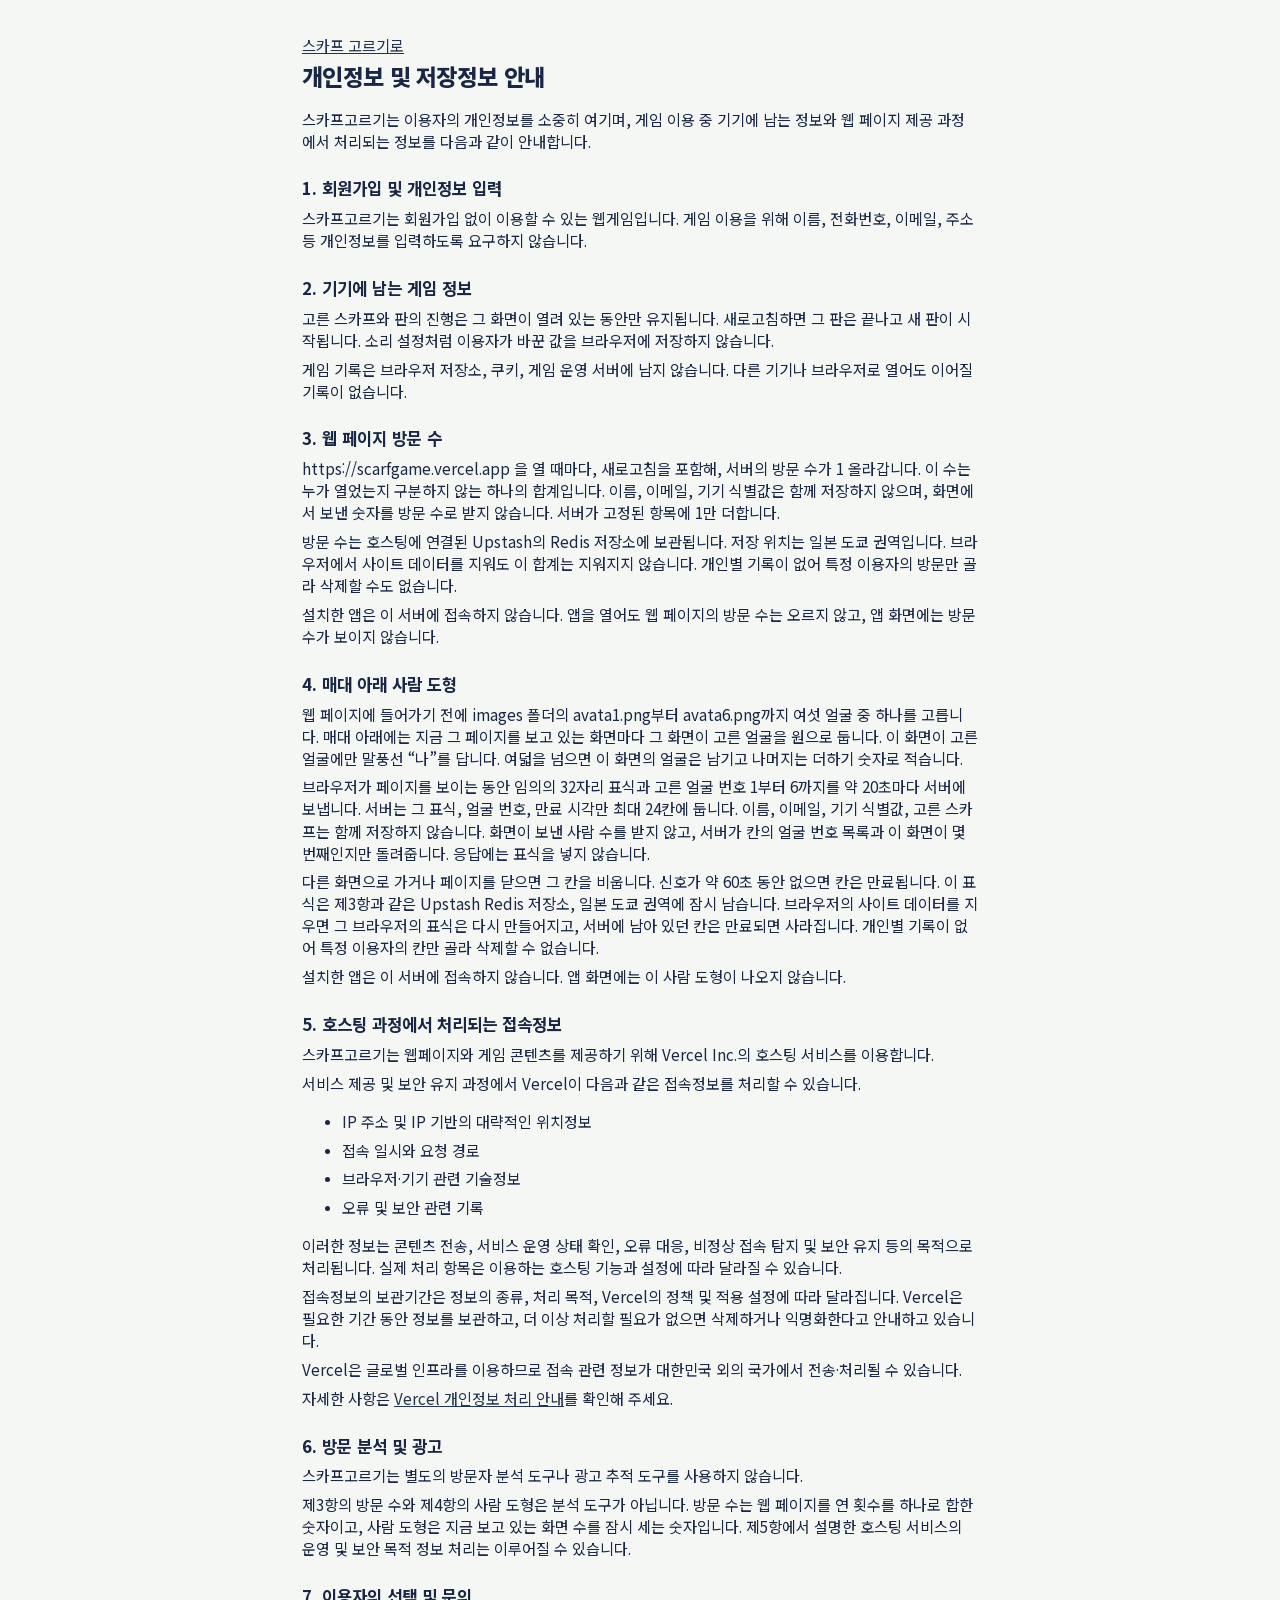
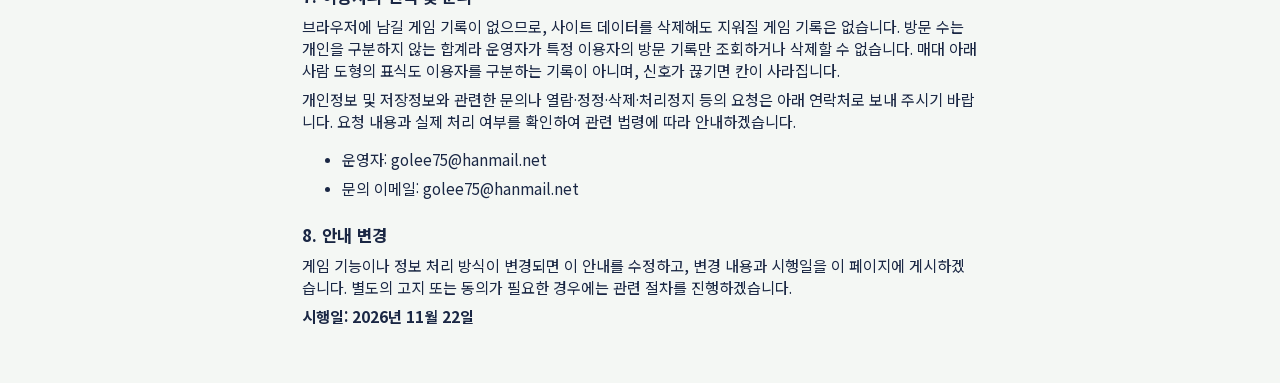
==== commit 1a250b4b: "Let a chosen face stand under the shelf. Co-authored-by: Cursor <cursoragent@cursor.com>" ====
--- a/안내.html
+++ b/안내.html
@@ -25,8 +25,8 @@
     <p>설치한 앱은 이 서버에 접속하지 않습니다. 앱을 열어도 웹 페이지의 방문 수는 오르지 않고, 앱 화면에는 방문 수가 보이지 않습니다.</p>
 
     <h2>4. 매대 아래 사람 도형</h2>
-    <p>웹 페이지의 매대 아래에는 지금 그 페이지를 보고 있는 화면 수만큼 사람 도형을 둡니다. 머리, 팔, 몸통이 있고 얼굴은 없습니다. 곧은 다리와 펼친 치마를 번갈아 그립니다. 이 모양은 이용자의 성별이 아니며, 성별을 묻거나 저장하지 않습니다. 여덟을 넘으면 남은 수는 더하기 숫자로 적습니다.</p>
-    <p>브라우저가 페이지를 보이는 동안 임의의 32자리 표식을 만들어 약 20초마다 서버에 보냅니다. 서버는 그 표식과 만료 시각만 최대 24칸에 둡니다. 이름, 이메일, 기기 식별값, 고른 스카프는 함께 저장하지 않습니다. 화면이 보낸 사람 수를 받지 않고, 서버가 칸을 세어 그 정수만 돌려줍니다.</p>
+    <p>웹 페이지에 들어가기 전에 images 폴더의 avata1.png부터 avata6.png까지 여섯 얼굴 중 하나를 고릅니다. 매대 아래에는 지금 그 페이지를 보고 있는 화면마다 그 화면이 고른 얼굴을 원으로 둡니다. 이 화면이 고른 얼굴에만 말풍선 “나”를 답니다. 여덟을 넘으면 이 화면의 얼굴은 남기고 나머지는 더하기 숫자로 적습니다.</p>
+    <p>브라우저가 페이지를 보이는 동안 임의의 32자리 표식과 고른 얼굴 번호 1부터 6까지를 약 20초마다 서버에 보냅니다. 서버는 그 표식, 얼굴 번호, 만료 시각만 최대 24칸에 둡니다. 이름, 이메일, 기기 식별값, 고른 스카프는 함께 저장하지 않습니다. 화면이 보낸 사람 수를 받지 않고, 서버가 칸의 얼굴 번호 목록과 이 화면이 몇 번째인지만 돌려줍니다. 응답에는 표식을 넣지 않습니다.</p>
     <p>다른 화면으로 가거나 페이지를 닫으면 그 칸을 비웁니다. 신호가 약 60초 동안 없으면 칸은 만료됩니다. 이 표식은 제3항과 같은 Upstash Redis 저장소, 일본 도쿄 권역에 잠시 남습니다. 브라우저의 사이트 데이터를 지우면 그 브라우저의 표식은 다시 만들어지고, 서버에 남아 있던 칸은 만료되면 사라집니다. 개인별 기록이 없어 특정 이용자의 칸만 골라 삭제할 수 없습니다.</p>
     <p>설치한 앱은 이 서버에 접속하지 않습니다. 앱 화면에는 이 사람 도형이 나오지 않습니다.</p>
 
--- a/css/style.css
+++ b/css/style.css
@@ -146,92 +146,49 @@
 .aisle {
   flex: 0 0 auto;
   display: flex;
+  flex-wrap: wrap;
   align-items: flex-end;
   gap: 4px;
   margin: 8px 0 0;
+  padding-top: 26px;
 }
 
 .aisle[hidden] { display: none; }
 
 .aisle-person {
   position: relative;
-  width: 28px;
-  height: 46px;
+  width: 44px;
+  height: 44px;
   flex: 0 0 auto;
 }
 
-.aisle-head,
-.aisle-arm,
-.aisle-shoulder,
-.aisle-body,
-.aisle-leg,
-.aisle-hem {
+.aisle-photo {
+  display: block;
+  width: 100%;
+  height: 100%;
+  border-radius: 50%;
+  object-fit: cover;
+  object-position: center 18%;
+  background: var(--paper);
+}
+
+.aisle-bubble {
   position: absolute;
-  display: block;
-}
-
-.aisle-head {
-  left: 32%;
-  top: 0;
-  width: 36%;
-  height: 24%;
-  border-radius: 50%;
+  left: 50%;
+  bottom: calc(100% + 4px);
+  transform: translateX(-50%);
+  padding: 1px 6px;
+  border-radius: 8px;
   background: var(--paper);
-}
-
-.aisle-arm {
-  top: 28%;
-  width: 14%;
-  height: 30%;
-  border-radius: 40%;
-  background: var(--paper);
-}
-
-.aisle-arm-left { left: 4%; }
-
-.aisle-arm-right { right: 4%; }
-
-.aisle-shoulder {
-  left: 16%;
-  top: 24%;
-  width: 68%;
-  height: 16%;
-  border-radius: 40%;
-  background: var(--saffron);
-}
-
-.aisle-body {
-  left: 30%;
-  top: 32%;
-  width: 40%;
-  height: 24%;
-  border-radius: 30% 30% 16% 16%;
-  background: var(--saffron);
-}
-
-.aisle-leg {
-  bottom: 0;
-  width: 16%;
-  height: 40%;
-  border-radius: 30% 30% 20% 20%;
-  background: var(--saffron);
-}
-
-.aisle-leg-left { left: 30%; }
-
-.aisle-leg-right { right: 30%; }
-
-.aisle-hem {
-  left: 2%;
-  bottom: 0;
-  width: 96%;
-  height: 48%;
-  background: var(--saffron);
-  clip-path: polygon(20% 0, 80% 0, 100% 100%, 0 100%);
+  color: var(--ink);
+  font-size: 0.75rem;
+  font-weight: 800;
+  line-height: 1.3;
+  white-space: nowrap;
 }
 
 .aisle-more {
-  margin: 0 0 4px;
+  margin: 0 0 8px;
   color: var(--paper);
   font-size: 0.95rem;
   font-weight: 800;
@@ -243,8 +200,8 @@
   .aisle { gap: 8px; }
 
   .aisle-person {
-    width: 40px;
-    height: 64px;
+    width: 56px;
+    height: 56px;
   }
 }
 
@@ -689,7 +646,8 @@
 
 #result-modal,
 #rule-modal,
-#note-modal {
+#note-modal,
+#face-modal {
   position: fixed;
   inset: 0;
   z-index: 30;
@@ -708,13 +666,15 @@
 
 #result-modal::backdrop,
 #rule-modal::backdrop,
-#note-modal::backdrop {
+#note-modal::backdrop,
+#face-modal::backdrop {
   background: rgba(26, 39, 68, 0.55);
 }
 
 #result-modal p,
 #rule-modal p,
-#note-modal p {
+#note-modal p,
+#face-modal p {
   margin: 0 0 16px;
   font-size: clamp(1.05rem, 4.6vw, 2rem);
   font-weight: 800;
@@ -725,7 +685,8 @@
 
 #result-modal button,
 #rule-modal button,
-#note-modal button {
+#note-modal button,
+#face-modal button {
   min-height: 44px;
   padding: 0 18px;
   border: 0;
@@ -750,6 +711,35 @@
   height: clamp(32px, 4.5vh, 40px);
   padding: 0 12px;
   font-size: clamp(0.8rem, 2.2vw, 1rem);
+}
+
+#face-modal {
+  width: min(420px, calc(100vw - 24px));
+}
+
+.face-picks {
+  display: flex;
+  flex-wrap: wrap;
+  justify-content: center;
+  gap: 10px;
+}
+
+#face-modal .face-pick {
+  width: 72px;
+  height: 72px;
+  min-height: 0;
+  padding: 0;
+  border-radius: 50%;
+  overflow: hidden;
+  background: var(--paper);
+}
+
+#face-modal .face-pick img {
+  display: block;
+  width: 100%;
+  height: 100%;
+  object-fit: cover;
+  object-position: center 18%;
 }
 
 @media (prefers-reduced-motion: reduce) {
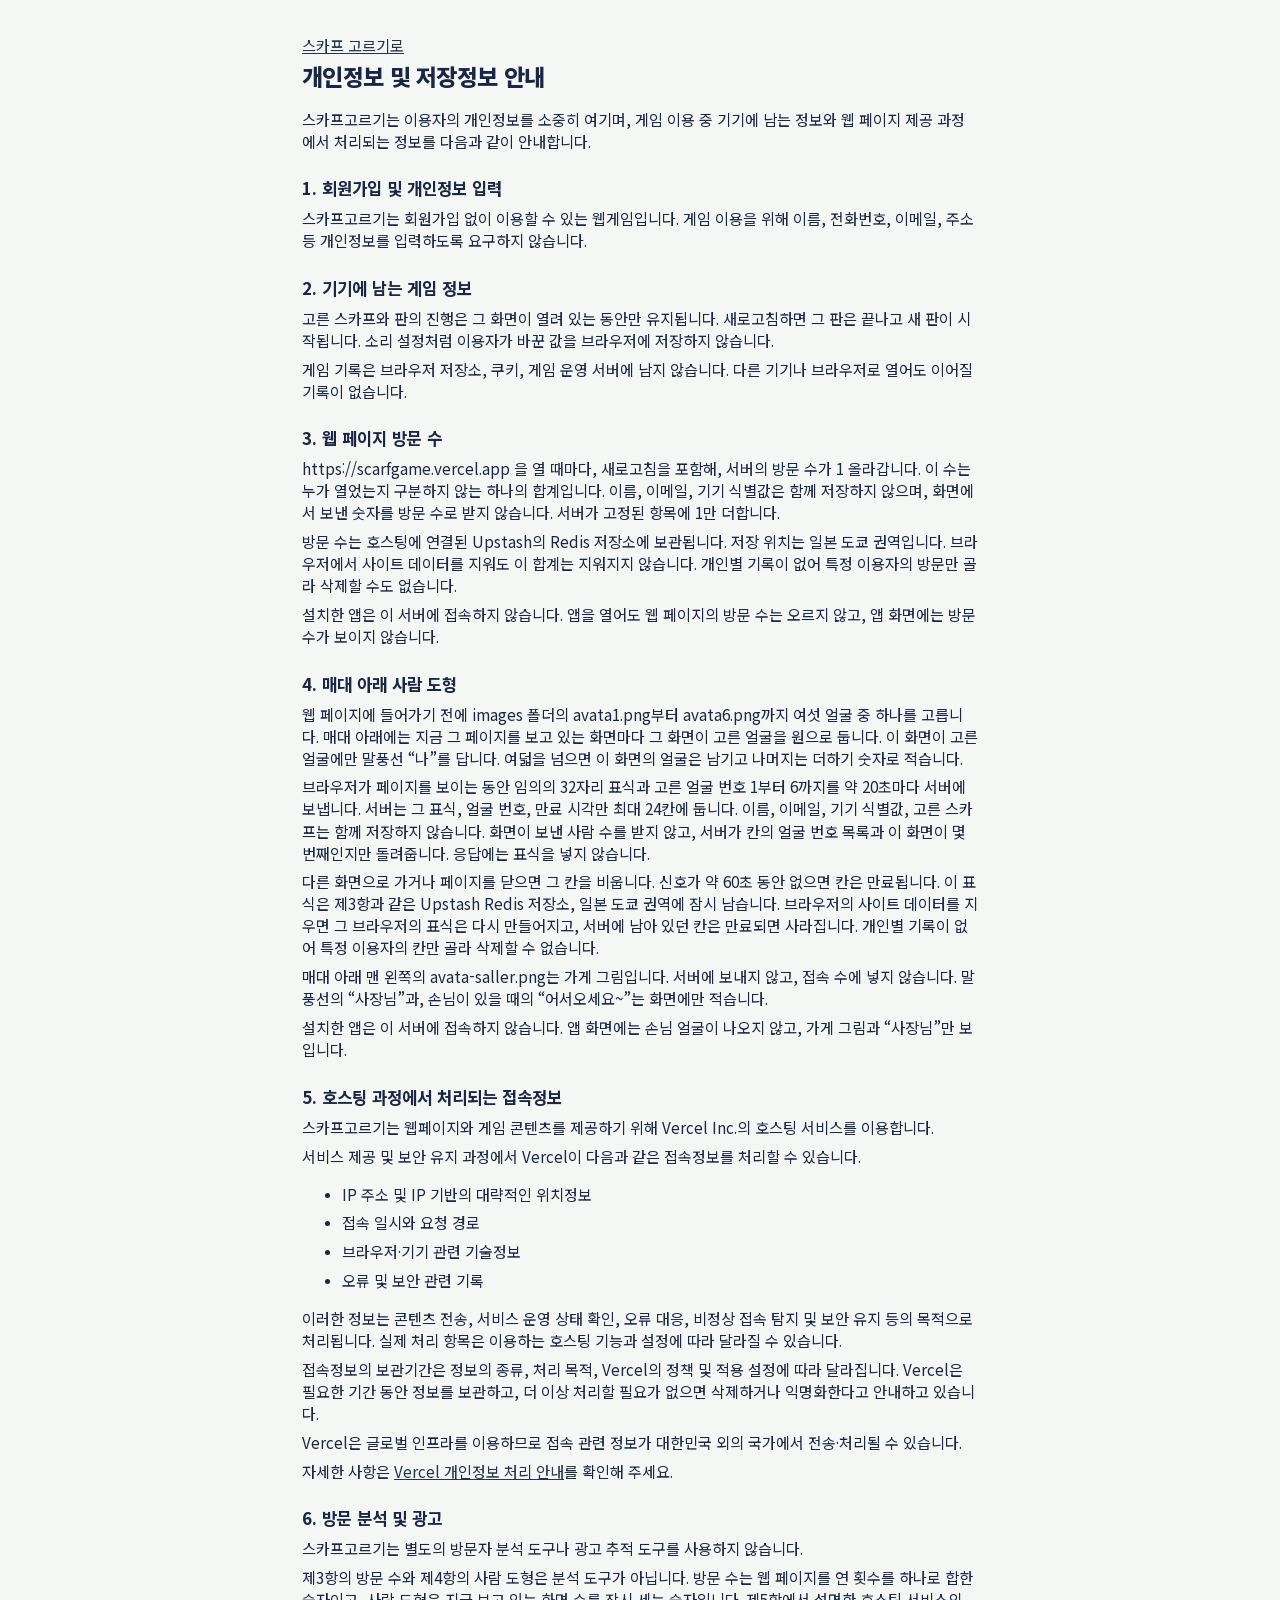
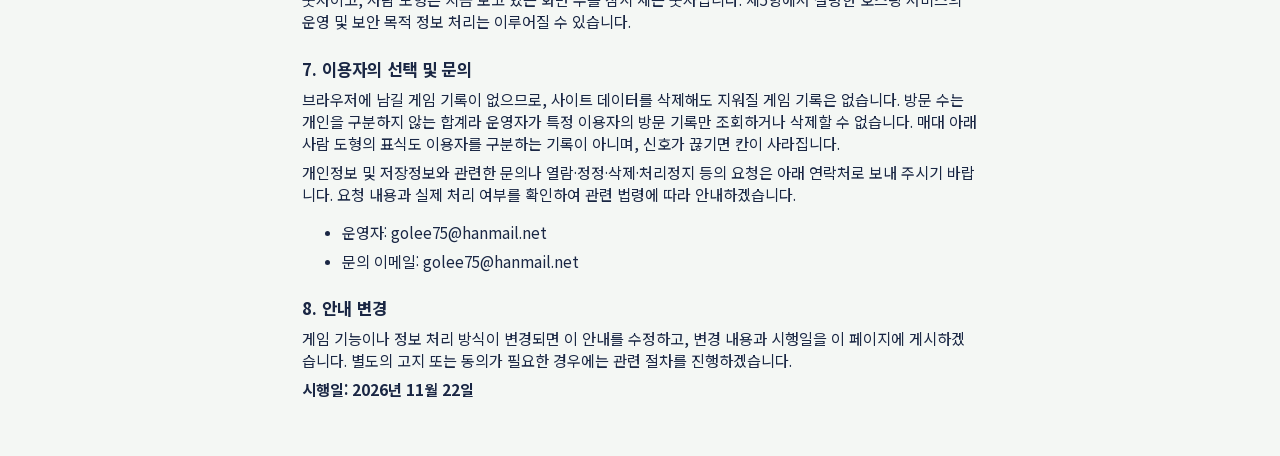
==== commit 54b870b4: "Put the shopkeeper at the left of the aisle. Co-authored-by: Cursor <cursoragent@cursor.com>" ====
--- a/안내.html
+++ b/안내.html
@@ -28,7 +28,8 @@
     <p>웹 페이지에 들어가기 전에 images 폴더의 avata1.png부터 avata6.png까지 여섯 얼굴 중 하나를 고릅니다. 매대 아래에는 지금 그 페이지를 보고 있는 화면마다 그 화면이 고른 얼굴을 원으로 둡니다. 이 화면이 고른 얼굴에만 말풍선 “나”를 답니다. 여덟을 넘으면 이 화면의 얼굴은 남기고 나머지는 더하기 숫자로 적습니다.</p>
     <p>브라우저가 페이지를 보이는 동안 임의의 32자리 표식과 고른 얼굴 번호 1부터 6까지를 약 20초마다 서버에 보냅니다. 서버는 그 표식, 얼굴 번호, 만료 시각만 최대 24칸에 둡니다. 이름, 이메일, 기기 식별값, 고른 스카프는 함께 저장하지 않습니다. 화면이 보낸 사람 수를 받지 않고, 서버가 칸의 얼굴 번호 목록과 이 화면이 몇 번째인지만 돌려줍니다. 응답에는 표식을 넣지 않습니다.</p>
     <p>다른 화면으로 가거나 페이지를 닫으면 그 칸을 비웁니다. 신호가 약 60초 동안 없으면 칸은 만료됩니다. 이 표식은 제3항과 같은 Upstash Redis 저장소, 일본 도쿄 권역에 잠시 남습니다. 브라우저의 사이트 데이터를 지우면 그 브라우저의 표식은 다시 만들어지고, 서버에 남아 있던 칸은 만료되면 사라집니다. 개인별 기록이 없어 특정 이용자의 칸만 골라 삭제할 수 없습니다.</p>
-    <p>설치한 앱은 이 서버에 접속하지 않습니다. 앱 화면에는 이 사람 도형이 나오지 않습니다.</p>
+    <p>매대 아래 맨 왼쪽의 avata-saller.png는 가게 그림입니다. 서버에 보내지 않고, 접속 수에 넣지 않습니다. 말풍선의 “사장님”과, 손님이 있을 때의 “어서오세요~”는 화면에만 적습니다.</p>
+    <p>설치한 앱은 이 서버에 접속하지 않습니다. 앱 화면에는 손님 얼굴이 나오지 않고, 가게 그림과 “사장님”만 보입니다.</p>
 
     <h2>5. 호스팅 과정에서 처리되는 접속정보</h2>
     <p>스카프고르기는 웹페이지와 게임 콘텐츠를 제공하기 위해 Vercel Inc.의 호스팅 서비스를 이용합니다.</p>
--- a/css/style.css
+++ b/css/style.css
@@ -150,7 +150,7 @@
   align-items: flex-end;
   gap: 4px;
   margin: 8px 0 0;
-  padding-top: 26px;
+  padding-top: 46px;
 }
 
 .aisle[hidden] { display: none; }
@@ -184,6 +184,7 @@
   font-size: 0.75rem;
   font-weight: 800;
   line-height: 1.3;
+  text-align: center;
   white-space: nowrap;
 }
 
